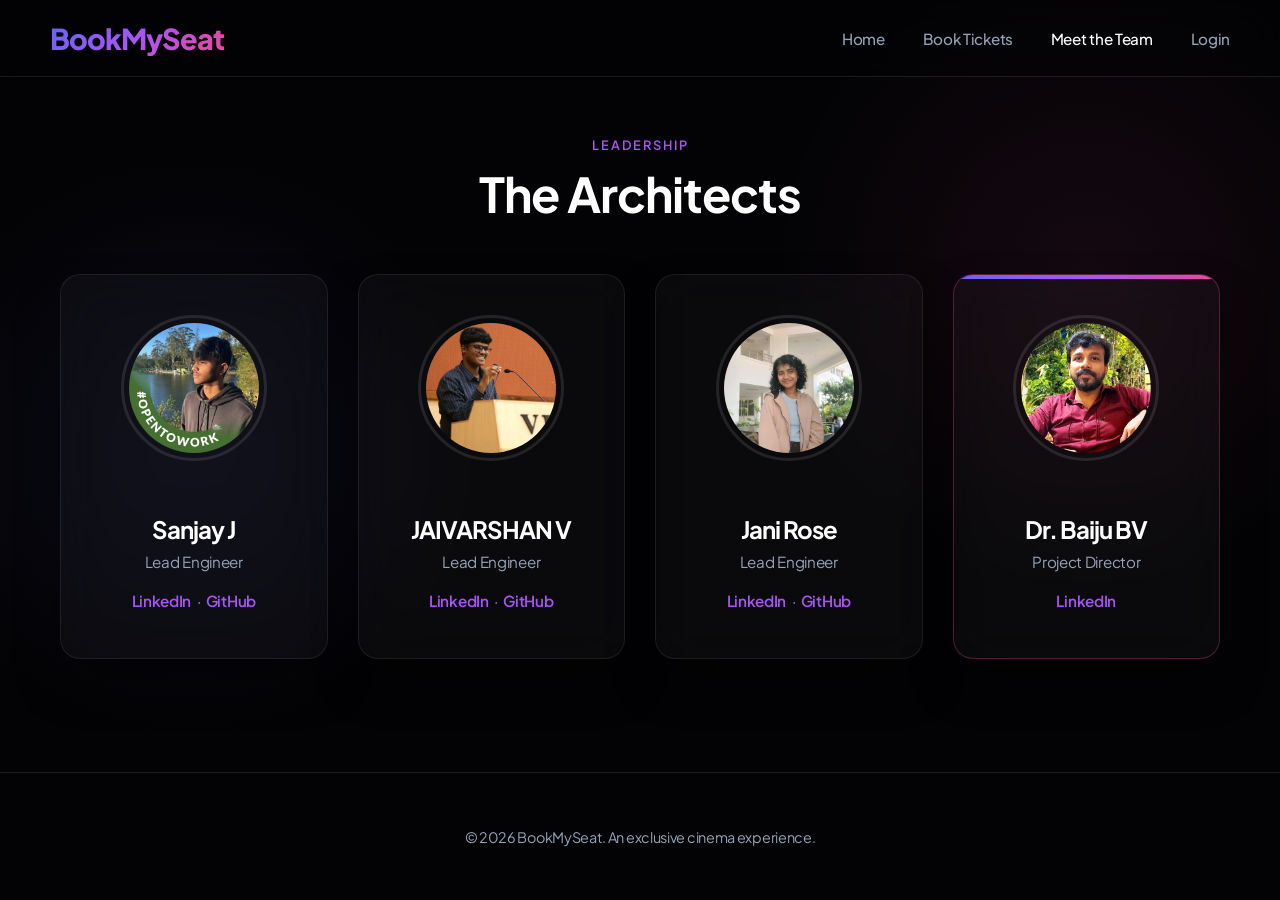
==== team.html @ 1816c35d "Add files via upload" ====
<!DOCTYPE html>
<html lang="en">
<head>
    <meta charset="UTF-8">
    <meta name="viewport" content="width=device-width, initial-scale=1.0">
    <title>BookMySeat - Meet the Team</title>
    <link rel="stylesheet" href="style.css">
</head>
<body>
    <header>
        <h1 class="brand-logo">BookMySeat</h1>
        <nav>
            <a href="index.html">Home</a>
            <a href="booking.html">Book Tickets</a>
            <a href="team.html" class="active">Meet the Team</a>
            <a href="login.html">Login</a>
        </nav>
    </header>

    <main>
        <div style="text-align: center; margin-bottom: 50px;">
            <p style="text-transform: uppercase; letter-spacing: 2px; color: #a855f7; font-size: 0.8em; margin: 0; font-weight: 600;">Leadership</p>
            <h2 style="font-size: 3rem; margin: 10px 0 0 0;">The Architects</h2>
        </div>
        
        <div class="team-grid">
            <div class="team-card elegant-panel">
                <img src="sanjay.jpg" alt="Sanjay J" class="team-photo" onerror="this.src='https://placehold.co/150x150/111/555?text=SJ'">
                <h3>Sanjay J</h3>
                <p>Lead Engineer</p>
                <p style="margin-top: 20px;"><a href="https://www.linkedin.com/in/sanjay-jk/" target="_blank">LinkedIn</a> &nbsp;&middot;&nbsp; <a href="https://github.com/sanjayy-j" target="_blank">GitHub</a></p>
            </div>
            <div class="team-card elegant-panel">
                <img src="jaivarshan.jpg" alt="JAIVARSHAN V" class="team-photo" onerror="this.src='https://placehold.co/150x150/111/555?text=JV'">
                <h3>JAIVARSHAN V</h3>
                <p>Lead Engineer</p>
                <p style="margin-top: 20px;"><a href="https://www.linkedin.com/in/jaivarshan/" target="_blank">LinkedIn</a> &nbsp;&middot;&nbsp; <a href="https://github.com/jaivarshanv" target="_blank">GitHub</a></p>
            </div>
            <div class="team-card elegant-panel">
                <img src="jani.jpg" alt="Jani Rose" class="team-photo" onerror="this.src='https://placehold.co/150x150/111/555?text=JR'">
                <h3>Jani Rose</h3>
                <p>Lead Engineer</p>
                <p style="margin-top: 20px;"><a href="https://www.linkedin.com/in/jani-rose-lawwellman/" target="_blank">LinkedIn</a> &nbsp;&middot;&nbsp; <a href="https://github.com/jani-rose" target="_blank">GitHub</a></p>
            </div>
            <div class="team-card elegant-panel mentor-card">
                <img src="baiju.jpg" alt="Dr. Baiju BV" class="team-photo" onerror="this.src='https://placehold.co/150x150/111/555?text=DB'">
                <h3>Dr. Baiju BV</h3>
                <p>Project Director</p>
                <p style="margin-top: 20px;"><a href="https://www.linkedin.com/in/dr-baiju-b-v-09542b105/" target="_blank">LinkedIn</a></p>
            </div>
        </div>
    </main>

    <footer>
        <p>&copy; 2026 BookMySeat. An exclusive cinema experience.</p>
    </footer>
</body>
</html>
---- style.css ----
@import url('https://fonts.googleapis.com/css2?family=Plus+Jakarta+Sans:wght@300;400;500;600;700;800&display=swap');

:root {
    --bg-base: #030305;
    --text-primary: #ffffff;
    --text-secondary: #94a3b8;
    --border-subtle: rgba(255, 255, 255, 0.1);
    --glass-bg: rgba(255, 255, 255, 0.03);
    --glass-border: rgba(255, 255, 255, 0.08);
    --accent-gradient: linear-gradient(135deg, #6366f1 0%, #a855f7 50%, #ec4899 100%);
    --accent-glow: rgba(168, 85, 247, 0.25);
}

body {
    background-color: var(--bg-base);
    color: var(--text-primary);
    font-family: 'Plus Jakarta Sans', sans-serif;
    margin: 0; padding: 0;
    min-height: 100vh;
    display: flex; flex-direction: column;
    background-image: 
        radial-gradient(circle at 15% 50%, rgba(99, 102, 241, 0.08), transparent 25%),
        radial-gradient(circle at 85% 30%, rgba(236, 72, 153, 0.08), transparent 25%);
    background-attachment: fixed;
    letter-spacing: -0.3px;
}

h1, h2, h3, h4 { font-weight: 700; letter-spacing: -1px; }

/* Header */
header {
    background: rgba(3, 3, 5, 0.5);
    backdrop-filter: blur(20px); -webkit-backdrop-filter: blur(20px);
    padding: 20px 50px;
    display: flex; justify-content: space-between; align-items: center;
    border-bottom: 1px solid var(--border-subtle);
    position: sticky; top: 0; z-index: 100;
}

.brand-logo {
    margin: 0; font-size: 1.8rem; font-weight: 800;
    background: var(--accent-gradient);
    -webkit-background-clip: text; color: transparent; background-clip: text;
}

nav a {
    color: var(--text-secondary); text-decoration: none; margin-left: 35px;
    font-size: 0.95em; font-weight: 500; transition: color 0.3s ease;
}

nav a:hover, nav a.active { color: var(--text-primary); }

/* Main layout */
main { flex: 1; padding: 60px 20px; max-width: 1200px; margin: 0 auto; width: 100%; box-sizing: border-box; }

/* Hero */
.hero { text-align: center; padding: 80px 0 60px; }
.hero h2 { font-size: 4.5rem; margin-bottom: 20px; text-shadow: 0 0 40px rgba(255,255,255,0.1); line-height: 1.1;}
.hero p { font-size: 1.25rem; color: var(--text-secondary); max-width: 600px; margin: 0 auto; }

/* Premium Glass Panel */
.elegant-panel {
    background: var(--glass-bg);
    backdrop-filter: blur(24px); -webkit-backdrop-filter: blur(24px);
    border: 1px solid var(--glass-border);
    border-radius: 20px;
    box-shadow: 0 25px 50px -12px rgba(0,0,0,0.5);
}

/* Ticker */
.marquee-container {
    width: 100%; overflow: hidden; background: rgba(255,255,255,0.02);
    color: var(--text-secondary); padding: 15px 0;
    border-top: 1px solid var(--border-subtle); border-bottom: 1px solid var(--border-subtle);
    margin: 30px 0 60px; font-weight: 600; text-transform: uppercase; letter-spacing: 4px; font-size: 0.85rem;
}

/* Forms */
.form-container { max-width: 450px; margin: 40px auto; padding: 50px 40px; }
.form-container h2 { font-size: 2rem; margin-top: 0; margin-bottom: 30px; text-align: center;}
.form-group { margin-bottom: 25px; }
.form-group label { display: block; margin-bottom: 10px; font-weight: 500; font-size: 0.9em; color: var(--text-secondary); }

.form-group input:not([type="radio"]):not([type="checkbox"]), .form-group select {
    width: 100%; padding: 15px 20px; box-sizing: border-box; 
    background: rgba(0,0,0,0.3); color: var(--text-primary); 
    border: 1px solid var(--border-subtle); border-radius: 12px;
    font-family: inherit; font-size: 1rem; transition: all 0.3s;
}

.form-group input:focus, .form-group select:focus {
    outline: none; border-color: #a855f7; box-shadow: 0 0 0 3px rgba(168, 85, 247, 0.15);
}

/* Select Dropdown Bug Fix! */
.form-group select option {
    background-color: #0f172a; 
    color: #ffffff;
    padding: 10px;
}

/* Buttons */
.btn {
    display: inline-block; background: var(--accent-gradient);
    color: #fff; padding: 16px 32px; text-decoration: none; border-radius: 12px;
    border: none; cursor: pointer; font-size: 1rem; font-weight: 600; transition: all 0.3s;
    box-shadow: 0 10px 25px var(--accent-glow);
}
.btn:hover { transform: translateY(-3px); box-shadow: 0 15px 35px var(--accent-glow); filter: brightness(1.1); }

.btn.btn-outline { 
    background: transparent; box-shadow: none;
    border: 1px solid var(--border-subtle); color: var(--text-primary); 
}
.btn.btn-outline:hover { background: rgba(255,255,255,0.05); border-color: #fff; box-shadow: none; transform: translateY(-3px); }

/* Movies */
.movies { display: grid; grid-template-columns: repeat(auto-fit, minmax(300px, 1fr)); gap: 40px; }
.movie-card { text-align: left; padding: 20px; transition: transform 0.4s; border-radius: 20px; background: var(--glass-bg); border: 1px solid var(--glass-border);}
.movie-card:hover { transform: translateY(-8px); border-color: rgba(255,255,255,0.2); }
.movie-poster { width: 100%; aspect-ratio: 2/3; object-fit: cover; border-radius: 12px; margin-bottom: 20px; }
.movie-card h3 { font-size: 1.5rem; margin-bottom: 15px; margin-top: 0;}

/* Booking Layout */
.booking-layout { display: grid; grid-template-columns: 1fr 2fr; gap: 40px; }
@media (max-width: 900px) { .booking-layout { grid-template-columns: 1fr; } }
.booking-options { padding: 40px; }

/* Radio Buttons */
.time-selector { display: flex; gap: 10px; margin-top: 10px; }
.time-selector input[type="radio"] { display: none; }
.time-btn { flex: 1; text-align: center; border: 1px solid var(--border-subtle); padding: 14px; border-radius: 10px; cursor: pointer; transition: all 0.2s; font-size: 0.9em; font-weight: 500;}
.time-selector input[type="radio"]:checked + .time-btn { background: var(--accent-gradient); border-color: transparent; box-shadow: 0 5px 15px var(--accent-glow); }

/* Booking Summary */
.booking-summary-box { margin-top: 40px; border-top: 1px solid var(--border-subtle); padding-top: 30px; text-align: center; }
.booking-summary-box p { font-size: 1.8em; font-weight: 600; color: var(--text-primary); margin: 0 0 25px 0; line-height: 1.4; }

/* Theater */
.theater-section { padding: 50px 30px; display: flex; flex-direction: column; align-items: center; }
.screen-area { text-align: center; margin-bottom: 40px; width: 100%; max-width: 500px; }
.screen-label { letter-spacing: 15px; color: var(--text-secondary); font-size: 0.7em; margin-top: -15px; text-transform: uppercase; font-weight: 600;}

.seat-legend { display: flex; gap: 30px; margin-bottom: 50px; font-size: 0.8em; font-weight: 500; color: var(--text-secondary); text-transform: uppercase; letter-spacing: 1px;}
.legend-item { display: flex; align-items: center; gap: 10px; }
.seat-sample { width: 22px; height: 22px; border-radius: 6px; }
.seat-sample.available { border: 1px solid rgba(255,255,255,0.3); background: rgba(255,255,255,0.12);}
.seat-sample.selected { background: var(--accent-gradient); border: none; }
.seat-sample.occupied { background: rgba(0,0,0,0.4); border: 1px solid rgba(255,255,255,0.15); }

/* Grid */
.theater-seats { display: flex; flex-direction: column; gap: 18px; }
.seat-row { display: flex; gap: 14px; align-items: center; }
.seat-row .row-label { width: 30px; font-weight: 600; color: var(--text-secondary); text-align: right;}
.seat-row > :nth-child(7) { margin-right: 50px; }

input[type="checkbox"].seat { 
    appearance: none; -webkit-appearance: none; 
    width: 28px; height: 28px; background: rgba(255,255,255,0.12); 
    border-radius: 8px; cursor: pointer; transition: all 0.2s; 
    border: 1px solid rgba(255,255,255,0.3); outline: none; margin: 0; 
}
input[type="checkbox"].seat:not(:disabled):hover { border-color: #a855f7; transform: scale(1.1); background: rgba(255,255,255,0.2);}
input[type="checkbox"].seat:checked { background: var(--accent-gradient); border-color: transparent; box-shadow: 0 0 15px var(--accent-glow); transform: scale(1.1);}
input[type="checkbox"].seat:disabled { background: rgba(0,0,0,0.4); border-color: rgba(255,255,255,0.15); cursor: not-allowed; opacity: 0.6;}

/* Team */
.team-grid { display: grid; grid-template-columns: repeat(auto-fit, minmax(260px, 1fr)); gap: 30px; }
.team-card { padding: 40px 30px; text-align: center; border-radius: 20px; transition: transform 0.3s; }
.team-card:hover { transform: translateY(-5px); }
.team-photo { width: 130px; height: 130px; border-radius: 50%; object-fit: cover; margin-bottom: 25px; border: 3px solid rgba(255,255,255,0.1); padding: 5px; }
.team-card h3 { margin-bottom: 5px; font-size: 1.5rem; }
.team-card p { margin: 8px 0; color: var(--text-secondary); font-size: 0.95em; }
.team-card a { color: #a855f7; text-decoration: none; font-weight: 600;}
.team-card a:hover { text-decoration: underline; }
.mentor-card { position: relative; overflow: hidden; border: 1px solid rgba(236,72,153,0.3);}
.mentor-card::before { content: ""; position: absolute; top:0; left:0; right:0; height: 4px; background: var(--accent-gradient); }

footer { text-align: center; padding: 40px; color: var(--text-secondary); font-size: 0.9em; border-top: 1px solid var(--border-subtle); margin-top: auto;}
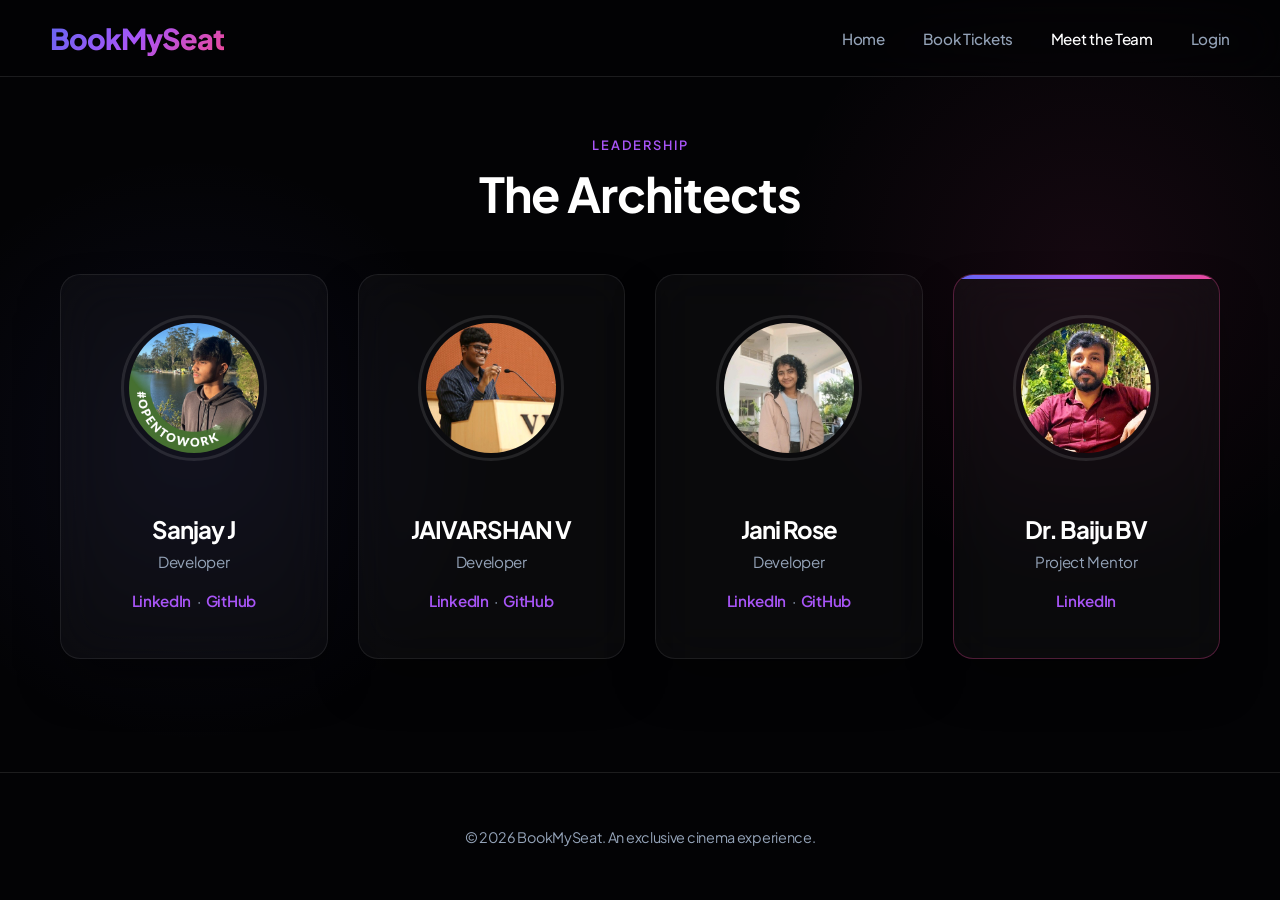
==== commit 46e15d35: "Update team roles from 'Lead Engineer' to 'Developer'" ====
--- a/team.html
+++ b/team.html
@@ -27,25 +27,25 @@
             <div class="team-card elegant-panel">
                 <img src="sanjay.jpg" alt="Sanjay J" class="team-photo" onerror="this.src='https://placehold.co/150x150/111/555?text=SJ'">
                 <h3>Sanjay J</h3>
-                <p>Lead Engineer</p>
+                <p>Developer</p>
                 <p style="margin-top: 20px;"><a href="https://www.linkedin.com/in/sanjay-jk/" target="_blank">LinkedIn</a> &nbsp;&middot;&nbsp; <a href="https://github.com/sanjayy-j" target="_blank">GitHub</a></p>
             </div>
             <div class="team-card elegant-panel">
                 <img src="jaivarshan.jpg" alt="JAIVARSHAN V" class="team-photo" onerror="this.src='https://placehold.co/150x150/111/555?text=JV'">
                 <h3>JAIVARSHAN V</h3>
-                <p>Lead Engineer</p>
+                <p>Developer</p>
                 <p style="margin-top: 20px;"><a href="https://www.linkedin.com/in/jaivarshan/" target="_blank">LinkedIn</a> &nbsp;&middot;&nbsp; <a href="https://github.com/jaivarshanv" target="_blank">GitHub</a></p>
             </div>
             <div class="team-card elegant-panel">
                 <img src="jani.jpg" alt="Jani Rose" class="team-photo" onerror="this.src='https://placehold.co/150x150/111/555?text=JR'">
                 <h3>Jani Rose</h3>
-                <p>Lead Engineer</p>
+                <p>Developer</p>
                 <p style="margin-top: 20px;"><a href="https://www.linkedin.com/in/jani-rose-lawwellman/" target="_blank">LinkedIn</a> &nbsp;&middot;&nbsp; <a href="https://github.com/jani-rose" target="_blank">GitHub</a></p>
             </div>
             <div class="team-card elegant-panel mentor-card">
                 <img src="baiju.jpg" alt="Dr. Baiju BV" class="team-photo" onerror="this.src='https://placehold.co/150x150/111/555?text=DB'">
                 <h3>Dr. Baiju BV</h3>
-                <p>Project Director</p>
+                <p>Project Mentor</p>
                 <p style="margin-top: 20px;"><a href="https://www.linkedin.com/in/dr-baiju-b-v-09542b105/" target="_blank">LinkedIn</a></p>
             </div>
         </div>
